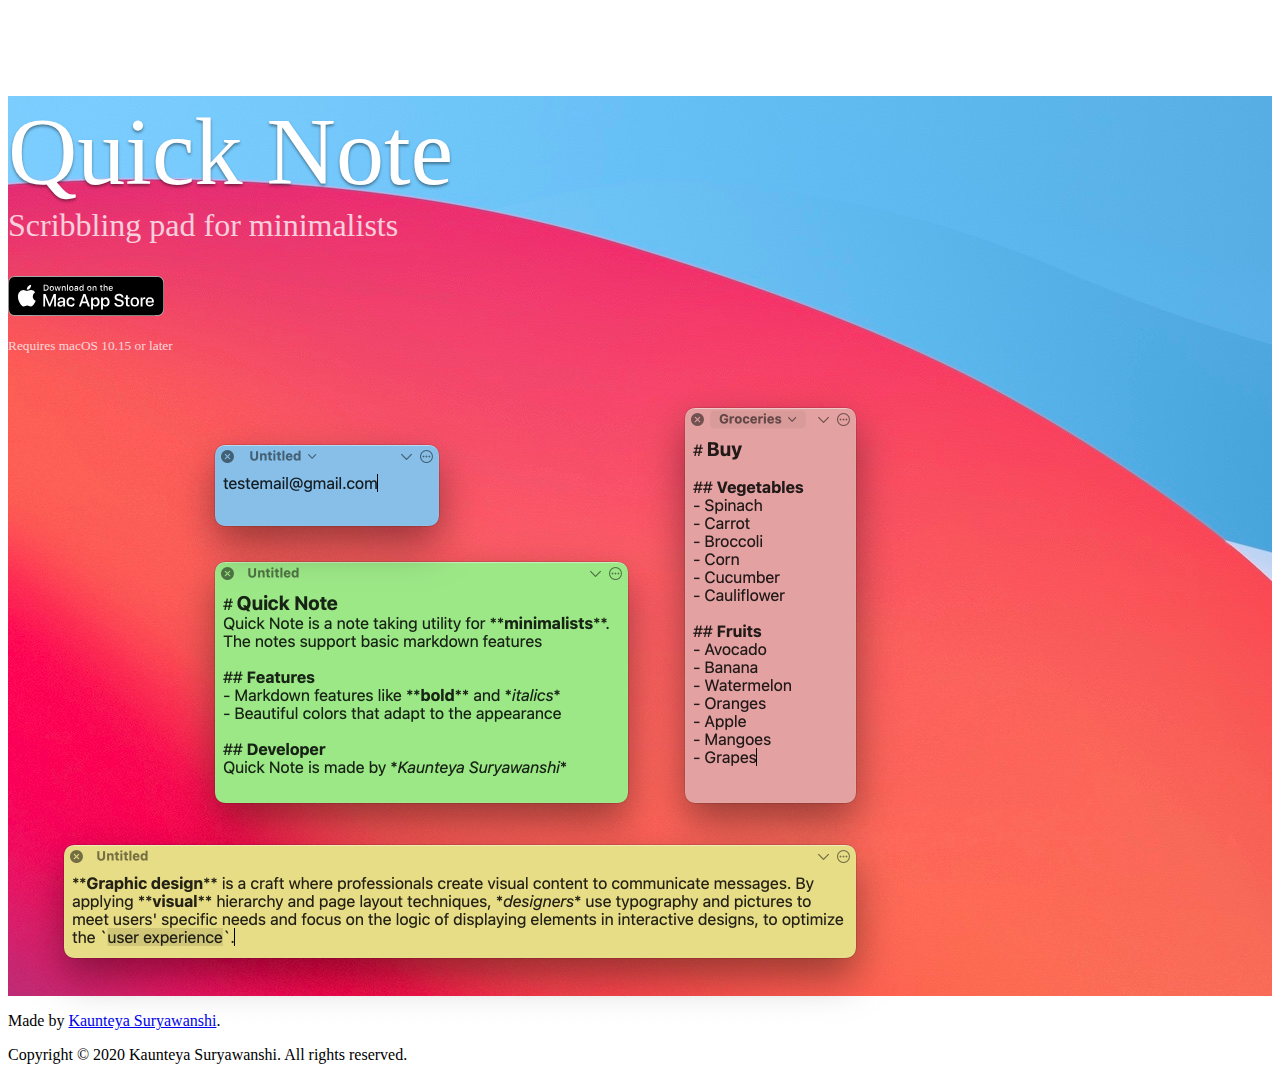
==== index.html @ 62c69cfe "Basic" ====
<!DOCTYPE html>
<html>

<head>
    <meta charset="utf-8">
    <meta http-equiv="X-UA-Compatible" content="IE=edge">
    <meta content='maximum-scale=1.0, initial-scale=1.0, width=device-width' name='viewport'>

    <link rel="stylesheet" href="https://stackpath.bootstrapcdn.com/bootstrap/4.5.0/css/bootstrap.min.css"
        integrity="sha384-9aIt2nRpC12Uk9gS9baDl411NQApFmC26EwAOH8WgZl5MYYxFfc+NcPb1dKGj7Sk" crossorigin="anonymous">
    <link rel="stylesheet" href="main.css">
</head>

<body overflow-x: hidden;>
    <section class="d-flex align-items-center" id="head">
        <div class="container-fluid">
            <div class="row align-items-center">
                <div class="col-sm text-center">
                    <p class="app-title text-nowrap1">Quick Note</p>
                    <p class="app-subtitle">Scribbling pad for minimalists</p>
                    <a href="macappstore://itunes.apple.com/app/id1462580127?mt=12">
                        <svg id="livetype" xmlns="http://www.w3.org/2000/svg" width="156.10054" height="40" viewBox="0 0 156.10054 40">
                            <title>Download_on_the_Mac_App_Store_Badge_US-UK_RGB_blk_092917</title>
                            <g>
                            <g>
                                <g>
                                <path d="M146.57123,0H9.53468c-.3667,0-.729,0-1.09473.002-.30615.002-.60986.00781-.91895.0127A13.21476,13.21476,0,0,0,5.5171.19141a6.66509,6.66509,0,0,0-1.90088.627A6.4378,6.4378,0,0,0,1.99757,1.99707,6.25844,6.25844,0,0,0,.81935,3.61816a6.60119,6.60119,0,0,0-.625,1.90332,12.993,12.993,0,0,0-.1792,2.002C.00587,7.83008.00489,8.1377,0,8.44434V31.5586c.00489.3105.00587.6113.01514.9219a12.99232,12.99232,0,0,0,.1792,2.0019,6.58756,6.58756,0,0,0,.625,1.9043A6.20778,6.20778,0,0,0,1.99757,38.001a6.27446,6.27446,0,0,0,1.61865,1.1787,6.70082,6.70082,0,0,0,1.90088.6308,13.45514,13.45514,0,0,0,2.0039.1768c.30909.0068.6128.0107.91895.0107C8.80567,40,9.168,40,9.53468,40H146.57123c.3594,0,.7246,0,1.084-.002.3047,0,.6172-.0039.9219-.0107a13.279,13.279,0,0,0,2-.1768,6.80432,6.80432,0,0,0,1.9082-.6308,6.27742,6.27742,0,0,0,1.6172-1.1787,6.39482,6.39482,0,0,0,1.1816-1.6143,6.60413,6.60413,0,0,0,.6191-1.9043,13.50643,13.50643,0,0,0,.1856-2.0019c.0039-.3106.0039-.6114.0039-.9219.0078-.3633.0078-.7246.0078-1.0938V9.53613c0-.36621,0-.72949-.0078-1.09179,0-.30664,0-.61426-.0039-.9209a13.5071,13.5071,0,0,0-.1856-2.002,6.6177,6.6177,0,0,0-.6191-1.90332,6.46619,6.46619,0,0,0-2.7988-2.7998,6.76754,6.76754,0,0,0-1.9082-.627,13.04394,13.04394,0,0,0-2-.17676c-.3047-.00488-.6172-.01074-.9219-.01269-.3594-.002-.7246-.002-1.084-.002Z" style="fill: #a6a6a6"/>
                                <path d="M8.44483,39.125c-.30468,0-.60205-.0039-.90429-.0107a12.68714,12.68714,0,0,1-1.86914-.1631,5.88381,5.88381,0,0,1-1.65674-.5479,5.40573,5.40573,0,0,1-1.397-1.0166,5.32082,5.32082,0,0,1-1.02051-1.3965,5.72184,5.72184,0,0,1-.543-1.6572,12.41339,12.41339,0,0,1-.1665-1.875c-.00634-.2109-.01464-.9131-.01464-.9131V8.44434S.88185,7.75293.8877,7.5498a12.37032,12.37032,0,0,1,.16553-1.87207,5.75552,5.75552,0,0,1,.54346-1.6621A5.3735,5.3735,0,0,1,2.61183,2.61768,5.56543,5.56543,0,0,1,4.01417,1.59521a5.82309,5.82309,0,0,1,1.65332-.54394A12.58589,12.58589,0,0,1,7.543.88721L8.44532.875h139.205l.9131.0127a12.38493,12.38493,0,0,1,1.8584.16259,5.93833,5.93833,0,0,1,1.6709.54785,5.59374,5.59374,0,0,1,2.415,2.41993,5.76267,5.76267,0,0,1,.5352,1.64892,12.995,12.995,0,0,1,.1738,1.88721c.0029.2832.0029.5874.0029.89014.0079.375.0079.73193.0079,1.09179V30.4648c0,.3633,0,.7178-.0079,1.0752,0,.3252,0,.6231-.0039.9297a12.73127,12.73127,0,0,1-.1709,1.8535,5.739,5.739,0,0,1-.54,1.67,5.48029,5.48029,0,0,1-1.0156,1.3857,5.4129,5.4129,0,0,1-1.3994,1.0225,5.86168,5.86168,0,0,1-1.668.5498,12.54218,12.54218,0,0,1-1.8692.1631c-.2929.0068-.5996.0107-.8974.0107l-1.084.002Z"/>
                                </g>
                                <g id="_Group_" data-name="&lt;Group&gt;">
                                <g id="_Group_2" data-name="&lt;Group&gt;">
                                    <g id="_Group_3" data-name="&lt;Group&gt;">
                                    <g id="_Group_4" data-name="&lt;Group&gt;">
                                        <path id="_Path_" data-name="&lt;Path&gt;" d="M24.76888,20.30068a4.94881,4.94881,0,0,1,2.35656-4.15206,5.06566,5.06566,0,0,0-3.99116-2.15768c-1.67924-.17626-3.30719,1.00483-4.1629,1.00483-.87227,0-2.18977-.98733-3.6085-.95814a5.31529,5.31529,0,0,0-4.47292,2.72787c-1.934,3.34842-.49141,8.26947,1.3612,10.97608.9269,1.32535,2.01018,2.8058,3.42763,2.7533,1.38706-.05753,1.9051-.88448,3.5794-.88448,1.65876,0,2.14479.88448,3.591.8511,1.48838-.02416,2.42613-1.33124,3.32051-2.66914a10.962,10.962,0,0,0,1.51842-3.09251A4.78205,4.78205,0,0,1,24.76888,20.30068Z" style="fill: #fff"/>
                                        <path id="_Path_2" data-name="&lt;Path&gt;" d="M22.03725,12.21089a4.87248,4.87248,0,0,0,1.11452-3.49062,4.95746,4.95746,0,0,0-3.20758,1.65961,4.63634,4.63634,0,0,0-1.14371,3.36139A4.09905,4.09905,0,0,0,22.03725,12.21089Z" style="fill: #fff"/>
                                    </g>
                                    </g>
                                    <g>
                                    <path d="M46.14895,30.49609V21.35645H46.0884l-3.74316,9.04492H40.91652l-3.75293-9.04492H37.104v9.13965H35.34816v-12.418h2.22949l4.01855,9.80176h.06836l4.01074-9.80176h2.2373v12.418Z" style="fill: #fff"/>
                                    <path d="M49.396,27.92285c0-1.583,1.21289-2.53906,3.36523-2.668l2.47852-.1377v-.68848c0-1.00684-.66309-1.5752-1.791-1.5752a1.73035,1.73035,0,0,0-1.90137,1.27441H49.8091c.05176-1.63574,1.5752-2.79687,3.69141-2.79687,2.16016,0,3.58887,1.17871,3.58887,2.96v6.20508H55.30813V29.00684h-.043a3.23683,3.23683,0,0,1-2.85742,1.64453A2.74447,2.74447,0,0,1,49.396,27.92285Zm5.84375-.81738V26.4082l-2.22949.1377c-1.11035.06934-1.73828.55078-1.73828,1.3252,0,.792.6543,1.30859,1.65234,1.30859A2.17046,2.17046,0,0,0,55.23977,27.10547Z" style="fill: #fff"/>
                                    <path d="M64.89309,24.55762a1.99909,1.99909,0,0,0-2.13379-1.66895c-1.42871,0-2.375,1.19629-2.375,3.08105,0,1.92773.95508,3.08887,2.3916,3.08887a1.94829,1.94829,0,0,0,2.11719-1.626h1.79A3.61835,3.61835,0,0,1,62.7593,30.6084c-2.582,0-4.26855-1.76465-4.26855-4.63867,0-2.81445,1.68652-4.63867,4.251-4.63867a3.63931,3.63931,0,0,1,3.9248,3.22656Z" style="fill: #fff"/>
                                    <path d="M78.7593,27.13965H74.0259l-1.13672,3.35645H70.8843l4.4834-12.418h2.083l4.4834,12.418H79.895Zm-4.24316-1.54883h3.752l-1.84961-5.44727h-.05176Z" style="fill: #fff"/>
                                    <path d="M91.61672,25.96973c0,2.81348-1.50586,4.62109-3.77832,4.62109a3.0693,3.0693,0,0,1-2.84863-1.584h-.043v4.48438H83.0884V21.44238h1.79883v1.50586h.03418a3.21161,3.21161,0,0,1,2.88281-1.60059C90.10207,21.34766,91.61672,23.16406,91.61672,25.96973Zm-1.91016,0c0-1.833-.94727-3.03809-2.39258-3.03809-1.41992,0-2.375,1.23047-2.375,3.03809,0,1.82422.95508,3.0459,2.375,3.0459C88.7593,29.01563,89.70656,27.81934,89.70656,25.96973Z" style="fill: #fff"/>
                                    <path d="M101.58156,25.96973c0,2.81348-1.50586,4.62109-3.77832,4.62109a3.0693,3.0693,0,0,1-2.84863-1.584h-.043v4.48438h-1.8584V21.44238h1.79883v1.50586h.03418a3.21162,3.21162,0,0,1,2.88281-1.60059C100.06691,21.34766,101.58156,23.16406,101.58156,25.96973Zm-1.91016,0c0-1.833-.94727-3.03809-2.39258-3.03809-1.41992,0-2.375,1.23047-2.375,3.03809,0,1.82422.95508,3.0459,2.375,3.0459C98.72414,29.01563,99.67141,27.81934,99.67141,25.96973Z" style="fill: #fff"/>
                                    <path d="M108.1675,27.03613c.1377,1.23145,1.334,2.04,2.96875,2.04,1.56641,0,2.69336-.80859,2.69336-1.91895,0-.96387-.67969-1.541-2.28906-1.93652l-1.60937-.3877c-2.28027-.55078-3.33887-1.61719-3.33887-3.34766,0-2.14258,1.86719-3.61426,4.51855-3.61426,2.624,0,4.42285,1.47168,4.4834,3.61426h-1.876c-.1123-1.23926-1.13672-1.9873-2.63379-1.9873s-2.52149.75684-2.52149,1.8584c0,.87793.65431,1.39453,2.25489,1.79l1.36816.33594c2.54785.60254,3.60645,1.626,3.60645,3.44238,0,2.32324-1.85059,3.77832-4.79395,3.77832-2.75391,0-4.61328-1.4209-4.7334-3.667Z" style="fill: #fff"/>
                                    <path d="M119.80324,19.2998v2.14258h1.72168v1.47168h-1.72168v4.99121c0,.77539.34473,1.13672,1.10156,1.13672a5.80752,5.80752,0,0,0,.61133-.043v1.46289a5.10351,5.10351,0,0,1-1.03223.08594c-1.833,0-2.54785-.68848-2.54785-2.44434V22.91406h-1.31641V21.44238h1.31641V19.2998Z" style="fill: #fff"/>
                                    <path d="M122.521,25.96973c0-2.84863,1.67773-4.63867,4.29395-4.63867,2.625,0,4.29492,1.79,4.29492,4.63867,0,2.85645-1.66113,4.63867-4.29492,4.63867C124.18215,30.6084,122.521,28.82617,122.521,25.96973Zm6.69531,0c0-1.9541-.89551-3.10742-2.40137-3.10742s-2.40137,1.16211-2.40137,3.10742c0,1.96191.89551,3.10645,2.40137,3.10645S129.21633,27.93164,129.21633,25.96973Z" style="fill: #fff"/>
                                    <path d="M132.64309,21.44238h1.77246v1.541h.043a2.1594,2.1594,0,0,1,2.17773-1.63574,2.86616,2.86616,0,0,1,.63672.06934v1.73828a2.598,2.598,0,0,0-.835-.1123,1.87264,1.87264,0,0,0-1.93651,2.083v5.37012h-1.8584Z" style="fill: #fff"/>
                                    <path d="M145.84035,27.83691c-.25,1.64355-1.85059,2.77148-3.89844,2.77148-2.63379,0-4.26855-1.76465-4.26855-4.5957,0-2.83984,1.64355-4.68164,4.19043-4.68164,2.50488,0,4.08008,1.7207,4.08008,4.46582v.63672h-6.39453v.1123a2.358,2.358,0,0,0,2.43555,2.56445,2.04834,2.04834,0,0,0,2.09082-1.27344Zm-6.28223-2.70215h4.52637a2.1773,2.1773,0,0,0-2.2207-2.29785A2.292,2.292,0,0,0,139.55813,25.13477Z" style="fill: #fff"/>
                                    </g>
                                </g>
                                </g>
                            </g>
                            <g id="_Group_5" data-name="&lt;Group&gt;">
                                <g>
                                <path d="M37.82619,8.731a2.63964,2.63964,0,0,1,2.80762,2.96484c0,1.90625-1.03027,3.002-2.80762,3.002H35.67092V8.731Zm-1.22852,5.123h1.125a1.87588,1.87588,0,0,0,1.96777-2.146,1.881,1.881,0,0,0-1.96777-2.13379h-1.125Z" style="fill: #fff"/>
                                <path d="M41.68068,12.44434a2.13323,2.13323,0,1,1,4.24707,0,2.13358,2.13358,0,1,1-4.24707,0Zm3.333,0c0-.97607-.43848-1.54687-1.208-1.54687-.77246,0-1.207.5708-1.207,1.54688,0,.98389.43457,1.55029,1.207,1.55029C44.57521,13.99463,45.01369,13.42432,45.01369,12.44434Z" style="fill: #fff"/>
                                <path d="M51.57326,14.69775h-.92187l-.93066-3.31641h-.07031l-.92676,3.31641h-.91309l-1.24121-4.50293h.90137l.80664,3.436h.06641l.92578-3.436h.85254l.92578,3.436h.07031l.80273-3.436h.88867Z" style="fill: #fff"/>
                                <path d="M53.85354,10.19482H54.709v.71533h.06641a1.348,1.348,0,0,1,1.34375-.80225,1.46456,1.46456,0,0,1,1.55859,1.6748v2.915h-.88867V12.00586c0-.72363-.31445-1.0835-.97168-1.0835a1.03294,1.03294,0,0,0-1.0752,1.14111v2.63428h-.88867Z" style="fill: #fff"/>
                                <path d="M59.09377,8.437h.88867v6.26074h-.88867Z" style="fill: #fff"/>
                                <path d="M61.21779,12.44434a2.13323,2.13323,0,1,1,4.24707,0,2.13358,2.13358,0,1,1-4.24707,0Zm3.333,0c0-.97607-.43848-1.54687-1.208-1.54687-.77246,0-1.207.5708-1.207,1.54688,0,.98389.43457,1.55029,1.207,1.55029C64.11232,13.99463,64.5508,13.42432,64.5508,12.44434Z" style="fill: #fff"/>
                                <path d="M66.40041,13.42432c0-.81055.60352-1.27783,1.6748-1.34424l1.21973-.07031v-.38867c0-.47559-.31445-.74414-.92187-.74414-.49609,0-.83984.18213-.93848.50049h-.86035c.09082-.77344.81836-1.26953,1.83984-1.26953,1.12891,0,1.76563.562,1.76563,1.51318v3.07666h-.85547v-.63281h-.07031a1.515,1.515,0,0,1-1.35254.707A1.36026,1.36026,0,0,1,66.40041,13.42432Zm2.89453-.38477v-.37646l-1.09961.07031c-.62012.0415-.90137.25244-.90137.64941,0,.40527.35156.64111.835.64111A1.0615,1.0615,0,0,0,69.29494,13.03955Z" style="fill: #fff"/>
                                <path d="M71.34768,12.44434c0-1.42285.73145-2.32422,1.86914-2.32422a1.484,1.484,0,0,1,1.38086.79h.06641V8.437h.88867v6.26074h-.85156v-.71143h-.07031a1.56284,1.56284,0,0,1-1.41406.78564C72.07131,14.772,71.34768,13.87061,71.34768,12.44434Zm.918,0c0,.95508.4502,1.52979,1.20313,1.52979.749,0,1.21191-.583,1.21191-1.52588,0-.93848-.46777-1.52979-1.21191-1.52979C72.72072,10.91846,72.26564,11.49707,72.26564,12.44434Z" style="fill: #fff"/>
                                <path d="M79.22951,12.44434a2.13346,2.13346,0,1,1,4.24756,0,2.1338,2.1338,0,1,1-4.24756,0Zm3.333,0c0-.97607-.43848-1.54687-1.208-1.54687-.77246,0-1.207.5708-1.207,1.54688,0,.98389.43457,1.55029,1.207,1.55029C82.124,13.99463,82.56252,13.42432,82.56252,12.44434Z" style="fill: #fff"/>
                                <path d="M84.66945,10.19482h.85547v.71533h.06641a1.348,1.348,0,0,1,1.34375-.80225,1.46456,1.46456,0,0,1,1.55859,1.6748v2.915H87.605V12.00586c0-.72363-.31445-1.0835-.97168-1.0835a1.03294,1.03294,0,0,0-1.0752,1.14111v2.63428h-.88867Z" style="fill: #fff"/>
                                <path d="M93.51516,9.07373v1.1416h.97559v.74854h-.97559V13.2793c0,.47168.19434.67822.63672.67822a2.96657,2.96657,0,0,0,.33887-.02051v.74023a2.9155,2.9155,0,0,1-.4834.04541c-.98828,0-1.38184-.34766-1.38184-1.21582v-2.543h-.71484v-.74854h.71484V9.07373Z" style="fill: #fff"/>
                                <path d="M95.70461,8.437h.88086v2.48145h.07031a1.3856,1.3856,0,0,1,1.373-.80664,1.48339,1.48339,0,0,1,1.55078,1.67871v2.90723H98.69v-2.688c0-.71924-.335-1.0835-.96289-1.0835a1.05194,1.05194,0,0,0-1.13379,1.1416v2.62988h-.88867Z" style="fill: #fff"/>
                                <path d="M104.76125,13.48193a1.828,1.828,0,0,1-1.95117,1.30273A2.04531,2.04531,0,0,1,100.73,12.46045a2.07685,2.07685,0,0,1,2.07617-2.35254c1.25293,0,2.00879.856,2.00879,2.27V12.688h-3.17969v.0498a1.1902,1.1902,0,0,0,1.19922,1.29,1.07934,1.07934,0,0,0,1.07129-.5459Zm-3.126-1.45117h2.27441a1.08647,1.08647,0,0,0-1.1084-1.1665A1.15162,1.15162,0,0,0,101.63527,12.03076Z" style="fill: #fff"/>
                                </g>
                            </g>
                            </g>
                        </svg>                 
                    </a>
                    <p><small class="macosversion">Requires macOS 10.15 or later</small></p>
                </div>
                <div class="col-sm align-items-center">
                    <img class="img-fluid" src="img/im1.png" alt="">
                </div>
            </div>
    </section>
    <footer class="pt-4 my-md-5 pt-md-5 border-top">
        <div class="container-flex">
            <p class="text-center text-muted made-with">Made by <a href="https://twitter.com/kaunteya28">Kaunteya
                    Suryawanshi</a>.</p>
            <p class="text-center text-muted made-with">Copyright © 2020 Kaunteya Suryawanshi. All rights reserved.</p>
        </div>
    </footer>
    <script src="https://code.jquery.com/jquery-3.5.1.slim.min.js"
        integrity="sha384-DfXdz2htPH0lsSSs5nCTpuj/zy4C+OGpamoFVy38MVBnE+IbbVYUew+OrCXaRkfj"
        crossorigin="anonymous"></script>
    <script src="https://cdn.jsdelivr.net/npm/popper.js@1.16.0/dist/umd/popper.min.js"
        integrity="sha384-Q6E9RHvbIyZFJoft+2mJbHaEWldlvI9IOYy5n3zV9zzTtmI3UksdQRVvoxMfooAo"
        crossorigin="anonymous"></script>
    <script src="https://stackpath.bootstrapcdn.com/bootstrap/4.5.0/js/bootstrap.min.js"
        integrity="sha384-OgVRvuATP1z7JjHLkuOU7Xw704+h835Lr+6QL9UvYjZE3Ipu6Tp75j7Bh/kR0JKI"
        crossorigin="anonymous"></script>
</body>

</html>
---- main.css ----
#head {
    background-color: blue;
    background-image: url("img/background.jpg");
    height: 100vh;
}

.app-title {
    font-size: 6rem;
    font-weight: 400;
    margin-bottom: -2rem;
    color: white;
    text-shadow: 0 2px 3px rgba(0,0,0,.42)
}

.app-subtitle {
    color: white;
    opacity: .76;
    font-size: 2rem;
}

.macosversion {
    color: white;
    opacity: .76;
}
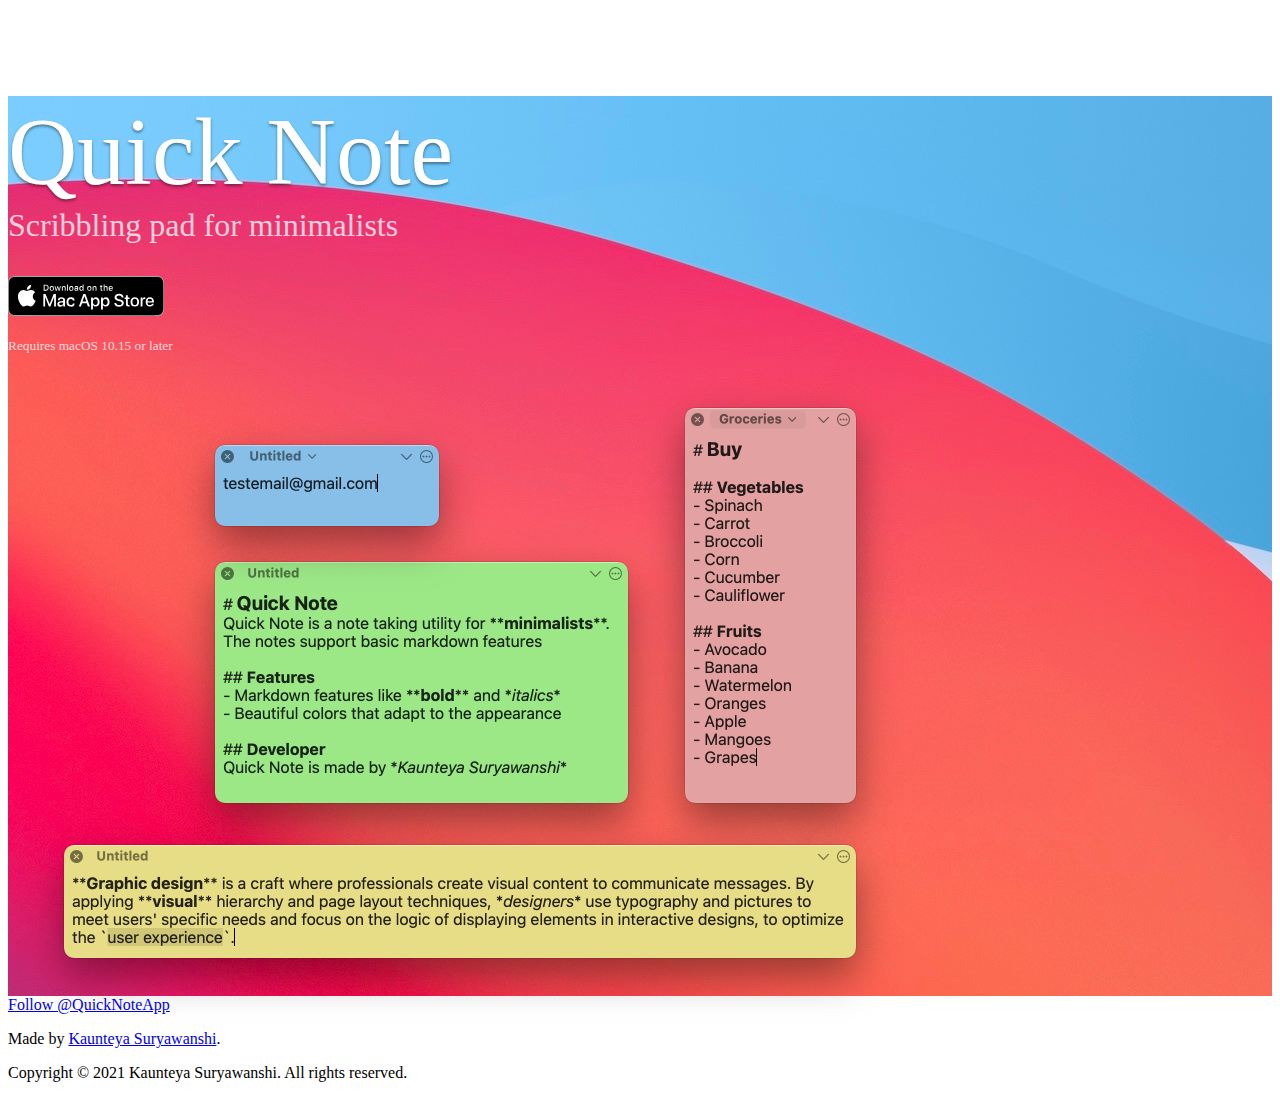
==== commit 76ff6f9c: "A" ====
--- a/index.html
+++ b/index.html
@@ -18,7 +18,7 @@
                 <div class="col-sm text-center">
                     <p class="app-title text-nowrap1">Quick Note</p>
                     <p class="app-subtitle">Scribbling pad for minimalists</p>
-                    <a href="macappstore://itunes.apple.com/app/id1462580127?mt=12">
+                    <a href="macappstore://itunes.apple.com/app/id1472935217?mt=12">
                         <svg id="livetype" xmlns="http://www.w3.org/2000/svg" width="156.10054" height="40" viewBox="0 0 156.10054 40">
                             <title>Download_on_the_Mac_App_Store_Badge_US-UK_RGB_blk_092917</title>
                             <g>
@@ -79,10 +79,17 @@
             </div>
     </section>
     <footer class="pt-4 my-md-5 pt-md-5 border-top">
-        <div class="container-flex">
-            <p class="text-center text-muted made-with">Made by <a href="https://twitter.com/kaunteya28">Kaunteya
-                    Suryawanshi</a>.</p>
-            <p class="text-center text-muted made-with">Copyright © 2020 Kaunteya Suryawanshi. All rights reserved.</p>
+        <div class="d-flex justify-content-center container-flex">
+            <div class="row align-items-center">
+                <div class="col-sm text-center">
+                    <div class="mb-5">
+                        <a href="https://twitter.com/QuickNoteApp?ref_src=twsrc%5Etfw" class="twitter-follow-button" data-show-count="false">Follow @QuickNoteApp</a><script async src="https://platform.twitter.com/widgets.js" charset="utf-8"></script>
+                    </div>
+                    <p class="text-center text-muted made-with">Made by <a href="https://twitter.com/kaunteya28">Kaunteya
+                            Suryawanshi</a>.</p>
+                    <p class="text-center text-muted made-with">Copyright © 2021 Kaunteya Suryawanshi. All rights reserved.</p>        
+                </div>
+            </div>
         </div>
     </footer>
     <script src="https://code.jquery.com/jquery-3.5.1.slim.min.js"
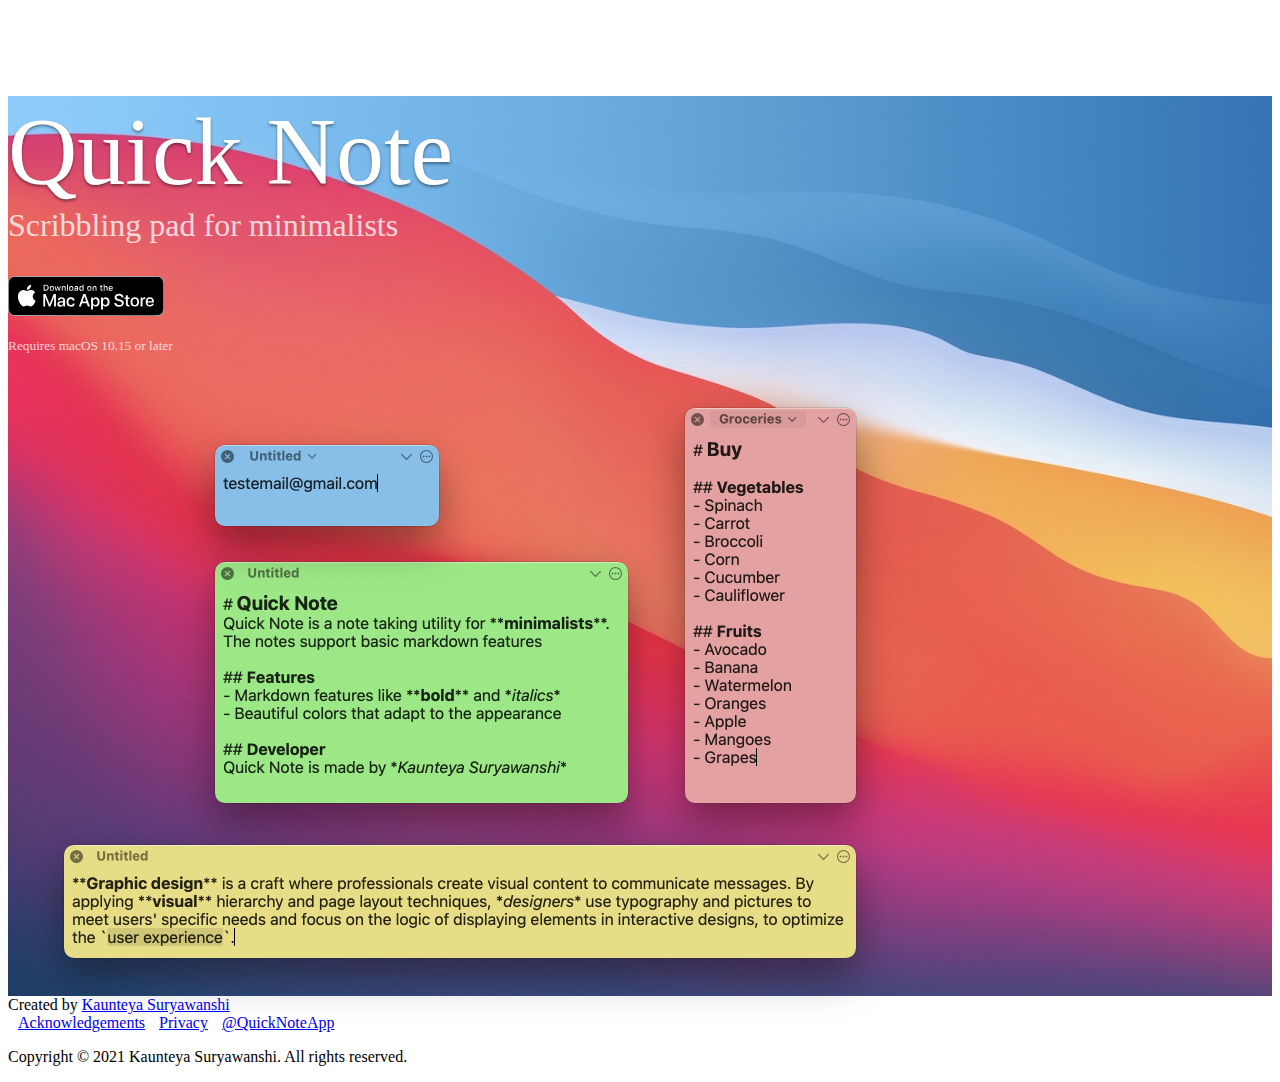
==== commit 2816d2a0: "Updated footer links" ====
--- a/index.html
+++ b/index.html
@@ -19,57 +19,111 @@
                     <p class="app-title text-nowrap1">Quick Note</p>
                     <p class="app-subtitle">Scribbling pad for minimalists</p>
                     <a href="macappstore://itunes.apple.com/app/id1472935217?mt=12">
-                        <svg id="livetype" xmlns="http://www.w3.org/2000/svg" width="156.10054" height="40" viewBox="0 0 156.10054 40">
+                        <svg id="livetype" xmlns="http://www.w3.org/2000/svg" width="156.10054" height="40"
+                            viewBox="0 0 156.10054 40">
                             <title>Download_on_the_Mac_App_Store_Badge_US-UK_RGB_blk_092917</title>
                             <g>
-                            <g>
                                 <g>
-                                <path d="M146.57123,0H9.53468c-.3667,0-.729,0-1.09473.002-.30615.002-.60986.00781-.91895.0127A13.21476,13.21476,0,0,0,5.5171.19141a6.66509,6.66509,0,0,0-1.90088.627A6.4378,6.4378,0,0,0,1.99757,1.99707,6.25844,6.25844,0,0,0,.81935,3.61816a6.60119,6.60119,0,0,0-.625,1.90332,12.993,12.993,0,0,0-.1792,2.002C.00587,7.83008.00489,8.1377,0,8.44434V31.5586c.00489.3105.00587.6113.01514.9219a12.99232,12.99232,0,0,0,.1792,2.0019,6.58756,6.58756,0,0,0,.625,1.9043A6.20778,6.20778,0,0,0,1.99757,38.001a6.27446,6.27446,0,0,0,1.61865,1.1787,6.70082,6.70082,0,0,0,1.90088.6308,13.45514,13.45514,0,0,0,2.0039.1768c.30909.0068.6128.0107.91895.0107C8.80567,40,9.168,40,9.53468,40H146.57123c.3594,0,.7246,0,1.084-.002.3047,0,.6172-.0039.9219-.0107a13.279,13.279,0,0,0,2-.1768,6.80432,6.80432,0,0,0,1.9082-.6308,6.27742,6.27742,0,0,0,1.6172-1.1787,6.39482,6.39482,0,0,0,1.1816-1.6143,6.60413,6.60413,0,0,0,.6191-1.9043,13.50643,13.50643,0,0,0,.1856-2.0019c.0039-.3106.0039-.6114.0039-.9219.0078-.3633.0078-.7246.0078-1.0938V9.53613c0-.36621,0-.72949-.0078-1.09179,0-.30664,0-.61426-.0039-.9209a13.5071,13.5071,0,0,0-.1856-2.002,6.6177,6.6177,0,0,0-.6191-1.90332,6.46619,6.46619,0,0,0-2.7988-2.7998,6.76754,6.76754,0,0,0-1.9082-.627,13.04394,13.04394,0,0,0-2-.17676c-.3047-.00488-.6172-.01074-.9219-.01269-.3594-.002-.7246-.002-1.084-.002Z" style="fill: #a6a6a6"/>
-                                <path d="M8.44483,39.125c-.30468,0-.60205-.0039-.90429-.0107a12.68714,12.68714,0,0,1-1.86914-.1631,5.88381,5.88381,0,0,1-1.65674-.5479,5.40573,5.40573,0,0,1-1.397-1.0166,5.32082,5.32082,0,0,1-1.02051-1.3965,5.72184,5.72184,0,0,1-.543-1.6572,12.41339,12.41339,0,0,1-.1665-1.875c-.00634-.2109-.01464-.9131-.01464-.9131V8.44434S.88185,7.75293.8877,7.5498a12.37032,12.37032,0,0,1,.16553-1.87207,5.75552,5.75552,0,0,1,.54346-1.6621A5.3735,5.3735,0,0,1,2.61183,2.61768,5.56543,5.56543,0,0,1,4.01417,1.59521a5.82309,5.82309,0,0,1,1.65332-.54394A12.58589,12.58589,0,0,1,7.543.88721L8.44532.875h139.205l.9131.0127a12.38493,12.38493,0,0,1,1.8584.16259,5.93833,5.93833,0,0,1,1.6709.54785,5.59374,5.59374,0,0,1,2.415,2.41993,5.76267,5.76267,0,0,1,.5352,1.64892,12.995,12.995,0,0,1,.1738,1.88721c.0029.2832.0029.5874.0029.89014.0079.375.0079.73193.0079,1.09179V30.4648c0,.3633,0,.7178-.0079,1.0752,0,.3252,0,.6231-.0039.9297a12.73127,12.73127,0,0,1-.1709,1.8535,5.739,5.739,0,0,1-.54,1.67,5.48029,5.48029,0,0,1-1.0156,1.3857,5.4129,5.4129,0,0,1-1.3994,1.0225,5.86168,5.86168,0,0,1-1.668.5498,12.54218,12.54218,0,0,1-1.8692.1631c-.2929.0068-.5996.0107-.8974.0107l-1.084.002Z"/>
-                                </g>
-                                <g id="_Group_" data-name="&lt;Group&gt;">
-                                <g id="_Group_2" data-name="&lt;Group&gt;">
-                                    <g id="_Group_3" data-name="&lt;Group&gt;">
-                                    <g id="_Group_4" data-name="&lt;Group&gt;">
-                                        <path id="_Path_" data-name="&lt;Path&gt;" d="M24.76888,20.30068a4.94881,4.94881,0,0,1,2.35656-4.15206,5.06566,5.06566,0,0,0-3.99116-2.15768c-1.67924-.17626-3.30719,1.00483-4.1629,1.00483-.87227,0-2.18977-.98733-3.6085-.95814a5.31529,5.31529,0,0,0-4.47292,2.72787c-1.934,3.34842-.49141,8.26947,1.3612,10.97608.9269,1.32535,2.01018,2.8058,3.42763,2.7533,1.38706-.05753,1.9051-.88448,3.5794-.88448,1.65876,0,2.14479.88448,3.591.8511,1.48838-.02416,2.42613-1.33124,3.32051-2.66914a10.962,10.962,0,0,0,1.51842-3.09251A4.78205,4.78205,0,0,1,24.76888,20.30068Z" style="fill: #fff"/>
-                                        <path id="_Path_2" data-name="&lt;Path&gt;" d="M22.03725,12.21089a4.87248,4.87248,0,0,0,1.11452-3.49062,4.95746,4.95746,0,0,0-3.20758,1.65961,4.63634,4.63634,0,0,0-1.14371,3.36139A4.09905,4.09905,0,0,0,22.03725,12.21089Z" style="fill: #fff"/>
+                                    <g>
+                                        <path
+                                            d="M146.57123,0H9.53468c-.3667,0-.729,0-1.09473.002-.30615.002-.60986.00781-.91895.0127A13.21476,13.21476,0,0,0,5.5171.19141a6.66509,6.66509,0,0,0-1.90088.627A6.4378,6.4378,0,0,0,1.99757,1.99707,6.25844,6.25844,0,0,0,.81935,3.61816a6.60119,6.60119,0,0,0-.625,1.90332,12.993,12.993,0,0,0-.1792,2.002C.00587,7.83008.00489,8.1377,0,8.44434V31.5586c.00489.3105.00587.6113.01514.9219a12.99232,12.99232,0,0,0,.1792,2.0019,6.58756,6.58756,0,0,0,.625,1.9043A6.20778,6.20778,0,0,0,1.99757,38.001a6.27446,6.27446,0,0,0,1.61865,1.1787,6.70082,6.70082,0,0,0,1.90088.6308,13.45514,13.45514,0,0,0,2.0039.1768c.30909.0068.6128.0107.91895.0107C8.80567,40,9.168,40,9.53468,40H146.57123c.3594,0,.7246,0,1.084-.002.3047,0,.6172-.0039.9219-.0107a13.279,13.279,0,0,0,2-.1768,6.80432,6.80432,0,0,0,1.9082-.6308,6.27742,6.27742,0,0,0,1.6172-1.1787,6.39482,6.39482,0,0,0,1.1816-1.6143,6.60413,6.60413,0,0,0,.6191-1.9043,13.50643,13.50643,0,0,0,.1856-2.0019c.0039-.3106.0039-.6114.0039-.9219.0078-.3633.0078-.7246.0078-1.0938V9.53613c0-.36621,0-.72949-.0078-1.09179,0-.30664,0-.61426-.0039-.9209a13.5071,13.5071,0,0,0-.1856-2.002,6.6177,6.6177,0,0,0-.6191-1.90332,6.46619,6.46619,0,0,0-2.7988-2.7998,6.76754,6.76754,0,0,0-1.9082-.627,13.04394,13.04394,0,0,0-2-.17676c-.3047-.00488-.6172-.01074-.9219-.01269-.3594-.002-.7246-.002-1.084-.002Z"
+                                            style="fill: #a6a6a6" />
+                                        <path
+                                            d="M8.44483,39.125c-.30468,0-.60205-.0039-.90429-.0107a12.68714,12.68714,0,0,1-1.86914-.1631,5.88381,5.88381,0,0,1-1.65674-.5479,5.40573,5.40573,0,0,1-1.397-1.0166,5.32082,5.32082,0,0,1-1.02051-1.3965,5.72184,5.72184,0,0,1-.543-1.6572,12.41339,12.41339,0,0,1-.1665-1.875c-.00634-.2109-.01464-.9131-.01464-.9131V8.44434S.88185,7.75293.8877,7.5498a12.37032,12.37032,0,0,1,.16553-1.87207,5.75552,5.75552,0,0,1,.54346-1.6621A5.3735,5.3735,0,0,1,2.61183,2.61768,5.56543,5.56543,0,0,1,4.01417,1.59521a5.82309,5.82309,0,0,1,1.65332-.54394A12.58589,12.58589,0,0,1,7.543.88721L8.44532.875h139.205l.9131.0127a12.38493,12.38493,0,0,1,1.8584.16259,5.93833,5.93833,0,0,1,1.6709.54785,5.59374,5.59374,0,0,1,2.415,2.41993,5.76267,5.76267,0,0,1,.5352,1.64892,12.995,12.995,0,0,1,.1738,1.88721c.0029.2832.0029.5874.0029.89014.0079.375.0079.73193.0079,1.09179V30.4648c0,.3633,0,.7178-.0079,1.0752,0,.3252,0,.6231-.0039.9297a12.73127,12.73127,0,0,1-.1709,1.8535,5.739,5.739,0,0,1-.54,1.67,5.48029,5.48029,0,0,1-1.0156,1.3857,5.4129,5.4129,0,0,1-1.3994,1.0225,5.86168,5.86168,0,0,1-1.668.5498,12.54218,12.54218,0,0,1-1.8692.1631c-.2929.0068-.5996.0107-.8974.0107l-1.084.002Z" />
                                     </g>
-                                    </g>
-                                    <g>
-                                    <path d="M46.14895,30.49609V21.35645H46.0884l-3.74316,9.04492H40.91652l-3.75293-9.04492H37.104v9.13965H35.34816v-12.418h2.22949l4.01855,9.80176h.06836l4.01074-9.80176h2.2373v12.418Z" style="fill: #fff"/>
-                                    <path d="M49.396,27.92285c0-1.583,1.21289-2.53906,3.36523-2.668l2.47852-.1377v-.68848c0-1.00684-.66309-1.5752-1.791-1.5752a1.73035,1.73035,0,0,0-1.90137,1.27441H49.8091c.05176-1.63574,1.5752-2.79687,3.69141-2.79687,2.16016,0,3.58887,1.17871,3.58887,2.96v6.20508H55.30813V29.00684h-.043a3.23683,3.23683,0,0,1-2.85742,1.64453A2.74447,2.74447,0,0,1,49.396,27.92285Zm5.84375-.81738V26.4082l-2.22949.1377c-1.11035.06934-1.73828.55078-1.73828,1.3252,0,.792.6543,1.30859,1.65234,1.30859A2.17046,2.17046,0,0,0,55.23977,27.10547Z" style="fill: #fff"/>
-                                    <path d="M64.89309,24.55762a1.99909,1.99909,0,0,0-2.13379-1.66895c-1.42871,0-2.375,1.19629-2.375,3.08105,0,1.92773.95508,3.08887,2.3916,3.08887a1.94829,1.94829,0,0,0,2.11719-1.626h1.79A3.61835,3.61835,0,0,1,62.7593,30.6084c-2.582,0-4.26855-1.76465-4.26855-4.63867,0-2.81445,1.68652-4.63867,4.251-4.63867a3.63931,3.63931,0,0,1,3.9248,3.22656Z" style="fill: #fff"/>
-                                    <path d="M78.7593,27.13965H74.0259l-1.13672,3.35645H70.8843l4.4834-12.418h2.083l4.4834,12.418H79.895Zm-4.24316-1.54883h3.752l-1.84961-5.44727h-.05176Z" style="fill: #fff"/>
-                                    <path d="M91.61672,25.96973c0,2.81348-1.50586,4.62109-3.77832,4.62109a3.0693,3.0693,0,0,1-2.84863-1.584h-.043v4.48438H83.0884V21.44238h1.79883v1.50586h.03418a3.21161,3.21161,0,0,1,2.88281-1.60059C90.10207,21.34766,91.61672,23.16406,91.61672,25.96973Zm-1.91016,0c0-1.833-.94727-3.03809-2.39258-3.03809-1.41992,0-2.375,1.23047-2.375,3.03809,0,1.82422.95508,3.0459,2.375,3.0459C88.7593,29.01563,89.70656,27.81934,89.70656,25.96973Z" style="fill: #fff"/>
-                                    <path d="M101.58156,25.96973c0,2.81348-1.50586,4.62109-3.77832,4.62109a3.0693,3.0693,0,0,1-2.84863-1.584h-.043v4.48438h-1.8584V21.44238h1.79883v1.50586h.03418a3.21162,3.21162,0,0,1,2.88281-1.60059C100.06691,21.34766,101.58156,23.16406,101.58156,25.96973Zm-1.91016,0c0-1.833-.94727-3.03809-2.39258-3.03809-1.41992,0-2.375,1.23047-2.375,3.03809,0,1.82422.95508,3.0459,2.375,3.0459C98.72414,29.01563,99.67141,27.81934,99.67141,25.96973Z" style="fill: #fff"/>
-                                    <path d="M108.1675,27.03613c.1377,1.23145,1.334,2.04,2.96875,2.04,1.56641,0,2.69336-.80859,2.69336-1.91895,0-.96387-.67969-1.541-2.28906-1.93652l-1.60937-.3877c-2.28027-.55078-3.33887-1.61719-3.33887-3.34766,0-2.14258,1.86719-3.61426,4.51855-3.61426,2.624,0,4.42285,1.47168,4.4834,3.61426h-1.876c-.1123-1.23926-1.13672-1.9873-2.63379-1.9873s-2.52149.75684-2.52149,1.8584c0,.87793.65431,1.39453,2.25489,1.79l1.36816.33594c2.54785.60254,3.60645,1.626,3.60645,3.44238,0,2.32324-1.85059,3.77832-4.79395,3.77832-2.75391,0-4.61328-1.4209-4.7334-3.667Z" style="fill: #fff"/>
-                                    <path d="M119.80324,19.2998v2.14258h1.72168v1.47168h-1.72168v4.99121c0,.77539.34473,1.13672,1.10156,1.13672a5.80752,5.80752,0,0,0,.61133-.043v1.46289a5.10351,5.10351,0,0,1-1.03223.08594c-1.833,0-2.54785-.68848-2.54785-2.44434V22.91406h-1.31641V21.44238h1.31641V19.2998Z" style="fill: #fff"/>
-                                    <path d="M122.521,25.96973c0-2.84863,1.67773-4.63867,4.29395-4.63867,2.625,0,4.29492,1.79,4.29492,4.63867,0,2.85645-1.66113,4.63867-4.29492,4.63867C124.18215,30.6084,122.521,28.82617,122.521,25.96973Zm6.69531,0c0-1.9541-.89551-3.10742-2.40137-3.10742s-2.40137,1.16211-2.40137,3.10742c0,1.96191.89551,3.10645,2.40137,3.10645S129.21633,27.93164,129.21633,25.96973Z" style="fill: #fff"/>
-                                    <path d="M132.64309,21.44238h1.77246v1.541h.043a2.1594,2.1594,0,0,1,2.17773-1.63574,2.86616,2.86616,0,0,1,.63672.06934v1.73828a2.598,2.598,0,0,0-.835-.1123,1.87264,1.87264,0,0,0-1.93651,2.083v5.37012h-1.8584Z" style="fill: #fff"/>
-                                    <path d="M145.84035,27.83691c-.25,1.64355-1.85059,2.77148-3.89844,2.77148-2.63379,0-4.26855-1.76465-4.26855-4.5957,0-2.83984,1.64355-4.68164,4.19043-4.68164,2.50488,0,4.08008,1.7207,4.08008,4.46582v.63672h-6.39453v.1123a2.358,2.358,0,0,0,2.43555,2.56445,2.04834,2.04834,0,0,0,2.09082-1.27344Zm-6.28223-2.70215h4.52637a2.1773,2.1773,0,0,0-2.2207-2.29785A2.292,2.292,0,0,0,139.55813,25.13477Z" style="fill: #fff"/>
+                                    <g id="_Group_" data-name="&lt;Group&gt;">
+                                        <g id="_Group_2" data-name="&lt;Group&gt;">
+                                            <g id="_Group_3" data-name="&lt;Group&gt;">
+                                                <g id="_Group_4" data-name="&lt;Group&gt;">
+                                                    <path id="_Path_" data-name="&lt;Path&gt;"
+                                                        d="M24.76888,20.30068a4.94881,4.94881,0,0,1,2.35656-4.15206,5.06566,5.06566,0,0,0-3.99116-2.15768c-1.67924-.17626-3.30719,1.00483-4.1629,1.00483-.87227,0-2.18977-.98733-3.6085-.95814a5.31529,5.31529,0,0,0-4.47292,2.72787c-1.934,3.34842-.49141,8.26947,1.3612,10.97608.9269,1.32535,2.01018,2.8058,3.42763,2.7533,1.38706-.05753,1.9051-.88448,3.5794-.88448,1.65876,0,2.14479.88448,3.591.8511,1.48838-.02416,2.42613-1.33124,3.32051-2.66914a10.962,10.962,0,0,0,1.51842-3.09251A4.78205,4.78205,0,0,1,24.76888,20.30068Z"
+                                                        style="fill: #fff" />
+                                                    <path id="_Path_2" data-name="&lt;Path&gt;"
+                                                        d="M22.03725,12.21089a4.87248,4.87248,0,0,0,1.11452-3.49062,4.95746,4.95746,0,0,0-3.20758,1.65961,4.63634,4.63634,0,0,0-1.14371,3.36139A4.09905,4.09905,0,0,0,22.03725,12.21089Z"
+                                                        style="fill: #fff" />
+                                                </g>
+                                            </g>
+                                            <g>
+                                                <path
+                                                    d="M46.14895,30.49609V21.35645H46.0884l-3.74316,9.04492H40.91652l-3.75293-9.04492H37.104v9.13965H35.34816v-12.418h2.22949l4.01855,9.80176h.06836l4.01074-9.80176h2.2373v12.418Z"
+                                                    style="fill: #fff" />
+                                                <path
+                                                    d="M49.396,27.92285c0-1.583,1.21289-2.53906,3.36523-2.668l2.47852-.1377v-.68848c0-1.00684-.66309-1.5752-1.791-1.5752a1.73035,1.73035,0,0,0-1.90137,1.27441H49.8091c.05176-1.63574,1.5752-2.79687,3.69141-2.79687,2.16016,0,3.58887,1.17871,3.58887,2.96v6.20508H55.30813V29.00684h-.043a3.23683,3.23683,0,0,1-2.85742,1.64453A2.74447,2.74447,0,0,1,49.396,27.92285Zm5.84375-.81738V26.4082l-2.22949.1377c-1.11035.06934-1.73828.55078-1.73828,1.3252,0,.792.6543,1.30859,1.65234,1.30859A2.17046,2.17046,0,0,0,55.23977,27.10547Z"
+                                                    style="fill: #fff" />
+                                                <path
+                                                    d="M64.89309,24.55762a1.99909,1.99909,0,0,0-2.13379-1.66895c-1.42871,0-2.375,1.19629-2.375,3.08105,0,1.92773.95508,3.08887,2.3916,3.08887a1.94829,1.94829,0,0,0,2.11719-1.626h1.79A3.61835,3.61835,0,0,1,62.7593,30.6084c-2.582,0-4.26855-1.76465-4.26855-4.63867,0-2.81445,1.68652-4.63867,4.251-4.63867a3.63931,3.63931,0,0,1,3.9248,3.22656Z"
+                                                    style="fill: #fff" />
+                                                <path
+                                                    d="M78.7593,27.13965H74.0259l-1.13672,3.35645H70.8843l4.4834-12.418h2.083l4.4834,12.418H79.895Zm-4.24316-1.54883h3.752l-1.84961-5.44727h-.05176Z"
+                                                    style="fill: #fff" />
+                                                <path
+                                                    d="M91.61672,25.96973c0,2.81348-1.50586,4.62109-3.77832,4.62109a3.0693,3.0693,0,0,1-2.84863-1.584h-.043v4.48438H83.0884V21.44238h1.79883v1.50586h.03418a3.21161,3.21161,0,0,1,2.88281-1.60059C90.10207,21.34766,91.61672,23.16406,91.61672,25.96973Zm-1.91016,0c0-1.833-.94727-3.03809-2.39258-3.03809-1.41992,0-2.375,1.23047-2.375,3.03809,0,1.82422.95508,3.0459,2.375,3.0459C88.7593,29.01563,89.70656,27.81934,89.70656,25.96973Z"
+                                                    style="fill: #fff" />
+                                                <path
+                                                    d="M101.58156,25.96973c0,2.81348-1.50586,4.62109-3.77832,4.62109a3.0693,3.0693,0,0,1-2.84863-1.584h-.043v4.48438h-1.8584V21.44238h1.79883v1.50586h.03418a3.21162,3.21162,0,0,1,2.88281-1.60059C100.06691,21.34766,101.58156,23.16406,101.58156,25.96973Zm-1.91016,0c0-1.833-.94727-3.03809-2.39258-3.03809-1.41992,0-2.375,1.23047-2.375,3.03809,0,1.82422.95508,3.0459,2.375,3.0459C98.72414,29.01563,99.67141,27.81934,99.67141,25.96973Z"
+                                                    style="fill: #fff" />
+                                                <path
+                                                    d="M108.1675,27.03613c.1377,1.23145,1.334,2.04,2.96875,2.04,1.56641,0,2.69336-.80859,2.69336-1.91895,0-.96387-.67969-1.541-2.28906-1.93652l-1.60937-.3877c-2.28027-.55078-3.33887-1.61719-3.33887-3.34766,0-2.14258,1.86719-3.61426,4.51855-3.61426,2.624,0,4.42285,1.47168,4.4834,3.61426h-1.876c-.1123-1.23926-1.13672-1.9873-2.63379-1.9873s-2.52149.75684-2.52149,1.8584c0,.87793.65431,1.39453,2.25489,1.79l1.36816.33594c2.54785.60254,3.60645,1.626,3.60645,3.44238,0,2.32324-1.85059,3.77832-4.79395,3.77832-2.75391,0-4.61328-1.4209-4.7334-3.667Z"
+                                                    style="fill: #fff" />
+                                                <path
+                                                    d="M119.80324,19.2998v2.14258h1.72168v1.47168h-1.72168v4.99121c0,.77539.34473,1.13672,1.10156,1.13672a5.80752,5.80752,0,0,0,.61133-.043v1.46289a5.10351,5.10351,0,0,1-1.03223.08594c-1.833,0-2.54785-.68848-2.54785-2.44434V22.91406h-1.31641V21.44238h1.31641V19.2998Z"
+                                                    style="fill: #fff" />
+                                                <path
+                                                    d="M122.521,25.96973c0-2.84863,1.67773-4.63867,4.29395-4.63867,2.625,0,4.29492,1.79,4.29492,4.63867,0,2.85645-1.66113,4.63867-4.29492,4.63867C124.18215,30.6084,122.521,28.82617,122.521,25.96973Zm6.69531,0c0-1.9541-.89551-3.10742-2.40137-3.10742s-2.40137,1.16211-2.40137,3.10742c0,1.96191.89551,3.10645,2.40137,3.10645S129.21633,27.93164,129.21633,25.96973Z"
+                                                    style="fill: #fff" />
+                                                <path
+                                                    d="M132.64309,21.44238h1.77246v1.541h.043a2.1594,2.1594,0,0,1,2.17773-1.63574,2.86616,2.86616,0,0,1,.63672.06934v1.73828a2.598,2.598,0,0,0-.835-.1123,1.87264,1.87264,0,0,0-1.93651,2.083v5.37012h-1.8584Z"
+                                                    style="fill: #fff" />
+                                                <path
+                                                    d="M145.84035,27.83691c-.25,1.64355-1.85059,2.77148-3.89844,2.77148-2.63379,0-4.26855-1.76465-4.26855-4.5957,0-2.83984,1.64355-4.68164,4.19043-4.68164,2.50488,0,4.08008,1.7207,4.08008,4.46582v.63672h-6.39453v.1123a2.358,2.358,0,0,0,2.43555,2.56445,2.04834,2.04834,0,0,0,2.09082-1.27344Zm-6.28223-2.70215h4.52637a2.1773,2.1773,0,0,0-2.2207-2.29785A2.292,2.292,0,0,0,139.55813,25.13477Z"
+                                                    style="fill: #fff" />
+                                            </g>
+                                        </g>
                                     </g>
                                 </g>
+                                <g id="_Group_5" data-name="&lt;Group&gt;">
+                                    <g>
+                                        <path
+                                            d="M37.82619,8.731a2.63964,2.63964,0,0,1,2.80762,2.96484c0,1.90625-1.03027,3.002-2.80762,3.002H35.67092V8.731Zm-1.22852,5.123h1.125a1.87588,1.87588,0,0,0,1.96777-2.146,1.881,1.881,0,0,0-1.96777-2.13379h-1.125Z"
+                                            style="fill: #fff" />
+                                        <path
+                                            d="M41.68068,12.44434a2.13323,2.13323,0,1,1,4.24707,0,2.13358,2.13358,0,1,1-4.24707,0Zm3.333,0c0-.97607-.43848-1.54687-1.208-1.54687-.77246,0-1.207.5708-1.207,1.54688,0,.98389.43457,1.55029,1.207,1.55029C44.57521,13.99463,45.01369,13.42432,45.01369,12.44434Z"
+                                            style="fill: #fff" />
+                                        <path
+                                            d="M51.57326,14.69775h-.92187l-.93066-3.31641h-.07031l-.92676,3.31641h-.91309l-1.24121-4.50293h.90137l.80664,3.436h.06641l.92578-3.436h.85254l.92578,3.436h.07031l.80273-3.436h.88867Z"
+                                            style="fill: #fff" />
+                                        <path
+                                            d="M53.85354,10.19482H54.709v.71533h.06641a1.348,1.348,0,0,1,1.34375-.80225,1.46456,1.46456,0,0,1,1.55859,1.6748v2.915h-.88867V12.00586c0-.72363-.31445-1.0835-.97168-1.0835a1.03294,1.03294,0,0,0-1.0752,1.14111v2.63428h-.88867Z"
+                                            style="fill: #fff" />
+                                        <path d="M59.09377,8.437h.88867v6.26074h-.88867Z" style="fill: #fff" />
+                                        <path
+                                            d="M61.21779,12.44434a2.13323,2.13323,0,1,1,4.24707,0,2.13358,2.13358,0,1,1-4.24707,0Zm3.333,0c0-.97607-.43848-1.54687-1.208-1.54687-.77246,0-1.207.5708-1.207,1.54688,0,.98389.43457,1.55029,1.207,1.55029C64.11232,13.99463,64.5508,13.42432,64.5508,12.44434Z"
+                                            style="fill: #fff" />
+                                        <path
+                                            d="M66.40041,13.42432c0-.81055.60352-1.27783,1.6748-1.34424l1.21973-.07031v-.38867c0-.47559-.31445-.74414-.92187-.74414-.49609,0-.83984.18213-.93848.50049h-.86035c.09082-.77344.81836-1.26953,1.83984-1.26953,1.12891,0,1.76563.562,1.76563,1.51318v3.07666h-.85547v-.63281h-.07031a1.515,1.515,0,0,1-1.35254.707A1.36026,1.36026,0,0,1,66.40041,13.42432Zm2.89453-.38477v-.37646l-1.09961.07031c-.62012.0415-.90137.25244-.90137.64941,0,.40527.35156.64111.835.64111A1.0615,1.0615,0,0,0,69.29494,13.03955Z"
+                                            style="fill: #fff" />
+                                        <path
+                                            d="M71.34768,12.44434c0-1.42285.73145-2.32422,1.86914-2.32422a1.484,1.484,0,0,1,1.38086.79h.06641V8.437h.88867v6.26074h-.85156v-.71143h-.07031a1.56284,1.56284,0,0,1-1.41406.78564C72.07131,14.772,71.34768,13.87061,71.34768,12.44434Zm.918,0c0,.95508.4502,1.52979,1.20313,1.52979.749,0,1.21191-.583,1.21191-1.52588,0-.93848-.46777-1.52979-1.21191-1.52979C72.72072,10.91846,72.26564,11.49707,72.26564,12.44434Z"
+                                            style="fill: #fff" />
+                                        <path
+                                            d="M79.22951,12.44434a2.13346,2.13346,0,1,1,4.24756,0,2.1338,2.1338,0,1,1-4.24756,0Zm3.333,0c0-.97607-.43848-1.54687-1.208-1.54687-.77246,0-1.207.5708-1.207,1.54688,0,.98389.43457,1.55029,1.207,1.55029C82.124,13.99463,82.56252,13.42432,82.56252,12.44434Z"
+                                            style="fill: #fff" />
+                                        <path
+                                            d="M84.66945,10.19482h.85547v.71533h.06641a1.348,1.348,0,0,1,1.34375-.80225,1.46456,1.46456,0,0,1,1.55859,1.6748v2.915H87.605V12.00586c0-.72363-.31445-1.0835-.97168-1.0835a1.03294,1.03294,0,0,0-1.0752,1.14111v2.63428h-.88867Z"
+                                            style="fill: #fff" />
+                                        <path
+                                            d="M93.51516,9.07373v1.1416h.97559v.74854h-.97559V13.2793c0,.47168.19434.67822.63672.67822a2.96657,2.96657,0,0,0,.33887-.02051v.74023a2.9155,2.9155,0,0,1-.4834.04541c-.98828,0-1.38184-.34766-1.38184-1.21582v-2.543h-.71484v-.74854h.71484V9.07373Z"
+                                            style="fill: #fff" />
+                                        <path
+                                            d="M95.70461,8.437h.88086v2.48145h.07031a1.3856,1.3856,0,0,1,1.373-.80664,1.48339,1.48339,0,0,1,1.55078,1.67871v2.90723H98.69v-2.688c0-.71924-.335-1.0835-.96289-1.0835a1.05194,1.05194,0,0,0-1.13379,1.1416v2.62988h-.88867Z"
+                                            style="fill: #fff" />
+                                        <path
+                                            d="M104.76125,13.48193a1.828,1.828,0,0,1-1.95117,1.30273A2.04531,2.04531,0,0,1,100.73,12.46045a2.07685,2.07685,0,0,1,2.07617-2.35254c1.25293,0,2.00879.856,2.00879,2.27V12.688h-3.17969v.0498a1.1902,1.1902,0,0,0,1.19922,1.29,1.07934,1.07934,0,0,0,1.07129-.5459Zm-3.126-1.45117h2.27441a1.08647,1.08647,0,0,0-1.1084-1.1665A1.15162,1.15162,0,0,0,101.63527,12.03076Z"
+                                            style="fill: #fff" />
+                                    </g>
                                 </g>
                             </g>
-                            <g id="_Group_5" data-name="&lt;Group&gt;">
-                                <g>
-                                <path d="M37.82619,8.731a2.63964,2.63964,0,0,1,2.80762,2.96484c0,1.90625-1.03027,3.002-2.80762,3.002H35.67092V8.731Zm-1.22852,5.123h1.125a1.87588,1.87588,0,0,0,1.96777-2.146,1.881,1.881,0,0,0-1.96777-2.13379h-1.125Z" style="fill: #fff"/>
-                                <path d="M41.68068,12.44434a2.13323,2.13323,0,1,1,4.24707,0,2.13358,2.13358,0,1,1-4.24707,0Zm3.333,0c0-.97607-.43848-1.54687-1.208-1.54687-.77246,0-1.207.5708-1.207,1.54688,0,.98389.43457,1.55029,1.207,1.55029C44.57521,13.99463,45.01369,13.42432,45.01369,12.44434Z" style="fill: #fff"/>
-                                <path d="M51.57326,14.69775h-.92187l-.93066-3.31641h-.07031l-.92676,3.31641h-.91309l-1.24121-4.50293h.90137l.80664,3.436h.06641l.92578-3.436h.85254l.92578,3.436h.07031l.80273-3.436h.88867Z" style="fill: #fff"/>
-                                <path d="M53.85354,10.19482H54.709v.71533h.06641a1.348,1.348,0,0,1,1.34375-.80225,1.46456,1.46456,0,0,1,1.55859,1.6748v2.915h-.88867V12.00586c0-.72363-.31445-1.0835-.97168-1.0835a1.03294,1.03294,0,0,0-1.0752,1.14111v2.63428h-.88867Z" style="fill: #fff"/>
-                                <path d="M59.09377,8.437h.88867v6.26074h-.88867Z" style="fill: #fff"/>
-                                <path d="M61.21779,12.44434a2.13323,2.13323,0,1,1,4.24707,0,2.13358,2.13358,0,1,1-4.24707,0Zm3.333,0c0-.97607-.43848-1.54687-1.208-1.54687-.77246,0-1.207.5708-1.207,1.54688,0,.98389.43457,1.55029,1.207,1.55029C64.11232,13.99463,64.5508,13.42432,64.5508,12.44434Z" style="fill: #fff"/>
-                                <path d="M66.40041,13.42432c0-.81055.60352-1.27783,1.6748-1.34424l1.21973-.07031v-.38867c0-.47559-.31445-.74414-.92187-.74414-.49609,0-.83984.18213-.93848.50049h-.86035c.09082-.77344.81836-1.26953,1.83984-1.26953,1.12891,0,1.76563.562,1.76563,1.51318v3.07666h-.85547v-.63281h-.07031a1.515,1.515,0,0,1-1.35254.707A1.36026,1.36026,0,0,1,66.40041,13.42432Zm2.89453-.38477v-.37646l-1.09961.07031c-.62012.0415-.90137.25244-.90137.64941,0,.40527.35156.64111.835.64111A1.0615,1.0615,0,0,0,69.29494,13.03955Z" style="fill: #fff"/>
-                                <path d="M71.34768,12.44434c0-1.42285.73145-2.32422,1.86914-2.32422a1.484,1.484,0,0,1,1.38086.79h.06641V8.437h.88867v6.26074h-.85156v-.71143h-.07031a1.56284,1.56284,0,0,1-1.41406.78564C72.07131,14.772,71.34768,13.87061,71.34768,12.44434Zm.918,0c0,.95508.4502,1.52979,1.20313,1.52979.749,0,1.21191-.583,1.21191-1.52588,0-.93848-.46777-1.52979-1.21191-1.52979C72.72072,10.91846,72.26564,11.49707,72.26564,12.44434Z" style="fill: #fff"/>
-                                <path d="M79.22951,12.44434a2.13346,2.13346,0,1,1,4.24756,0,2.1338,2.1338,0,1,1-4.24756,0Zm3.333,0c0-.97607-.43848-1.54687-1.208-1.54687-.77246,0-1.207.5708-1.207,1.54688,0,.98389.43457,1.55029,1.207,1.55029C82.124,13.99463,82.56252,13.42432,82.56252,12.44434Z" style="fill: #fff"/>
-                                <path d="M84.66945,10.19482h.85547v.71533h.06641a1.348,1.348,0,0,1,1.34375-.80225,1.46456,1.46456,0,0,1,1.55859,1.6748v2.915H87.605V12.00586c0-.72363-.31445-1.0835-.97168-1.0835a1.03294,1.03294,0,0,0-1.0752,1.14111v2.63428h-.88867Z" style="fill: #fff"/>
-                                <path d="M93.51516,9.07373v1.1416h.97559v.74854h-.97559V13.2793c0,.47168.19434.67822.63672.67822a2.96657,2.96657,0,0,0,.33887-.02051v.74023a2.9155,2.9155,0,0,1-.4834.04541c-.98828,0-1.38184-.34766-1.38184-1.21582v-2.543h-.71484v-.74854h.71484V9.07373Z" style="fill: #fff"/>
-                                <path d="M95.70461,8.437h.88086v2.48145h.07031a1.3856,1.3856,0,0,1,1.373-.80664,1.48339,1.48339,0,0,1,1.55078,1.67871v2.90723H98.69v-2.688c0-.71924-.335-1.0835-.96289-1.0835a1.05194,1.05194,0,0,0-1.13379,1.1416v2.62988h-.88867Z" style="fill: #fff"/>
-                                <path d="M104.76125,13.48193a1.828,1.828,0,0,1-1.95117,1.30273A2.04531,2.04531,0,0,1,100.73,12.46045a2.07685,2.07685,0,0,1,2.07617-2.35254c1.25293,0,2.00879.856,2.00879,2.27V12.688h-3.17969v.0498a1.1902,1.1902,0,0,0,1.19922,1.29,1.07934,1.07934,0,0,0,1.07129-.5459Zm-3.126-1.45117h2.27441a1.08647,1.08647,0,0,0-1.1084-1.1665A1.15162,1.15162,0,0,0,101.63527,12.03076Z" style="fill: #fff"/>
-                                </g>
-                            </g>
-                            </g>
-                        </svg>                 
+                        </svg>
                     </a>
                     <p><small class="macosversion">Requires macOS 10.15 or later</small></p>
                 </div>
@@ -78,16 +132,22 @@
                 </div>
             </div>
     </section>
-    <footer class="pt-4 my-md-5 pt-md-5 border-top">
-        <div class="d-flex justify-content-center container-flex">
+    <footer class="pt-5">
+        <div class="border-top border-bottom">
+            <div class="d-flex container align-items-center pt-2 pb-2">
+                <span>Created by <a href="https://twitter.com/kaunteya28">Kaunteya Suryawanshi</a></span>
+
+                <div class="col float-right">
+                    <a href="acknowledgements" class="footer-link float-right">Acknowledgements</a>
+                    <a href="acknowledgements" class="footer-link float-right">Privacy</a>
+                    <a href="https://twitter.com/QuickNoteApp" class="footer-link float-right">@QuickNoteApp</a>
+                </div>
+            </div>
+        </div>
+        <div class="d-flex justify-content-center container mt-4">
             <div class="row align-items-center">
                 <div class="col-sm text-center">
-                    <div class="mb-5">
-                        <a href="https://twitter.com/QuickNoteApp?ref_src=twsrc%5Etfw" class="twitter-follow-button" data-show-count="false">Follow @QuickNoteApp</a><script async src="https://platform.twitter.com/widgets.js" charset="utf-8"></script>
-                    </div>
-                    <p class="text-center text-muted made-with">Made by <a href="https://twitter.com/kaunteya28">Kaunteya
-                            Suryawanshi</a>.</p>
-                    <p class="text-center text-muted made-with">Copyright © 2021 Kaunteya Suryawanshi. All rights reserved.</p>        
+                    <p class="text-center text-muted made-with">Copyright © 2021 Kaunteya Suryawanshi. All rights reserved.</p>
                 </div>
             </div>
         </div>
--- a/main.css
+++ b/main.css
@@ -1,6 +1,9 @@
 #head {
-    background-color: blue;
-    background-image: url("img/background.jpg");
+    background: url("img/background.jpg") no-repeat;
+    -webkit-background-size: cover;
+    -moz-background-size: cover;
+    -o-background-size: cover;
+    background-size: cover;
     height: 100vh;
 }
 
@@ -22,3 +25,7 @@
     color: white;
     opacity: .76;
 }
+
+.footer-link {
+    padding: 0px 0px 0px 10px;
+}